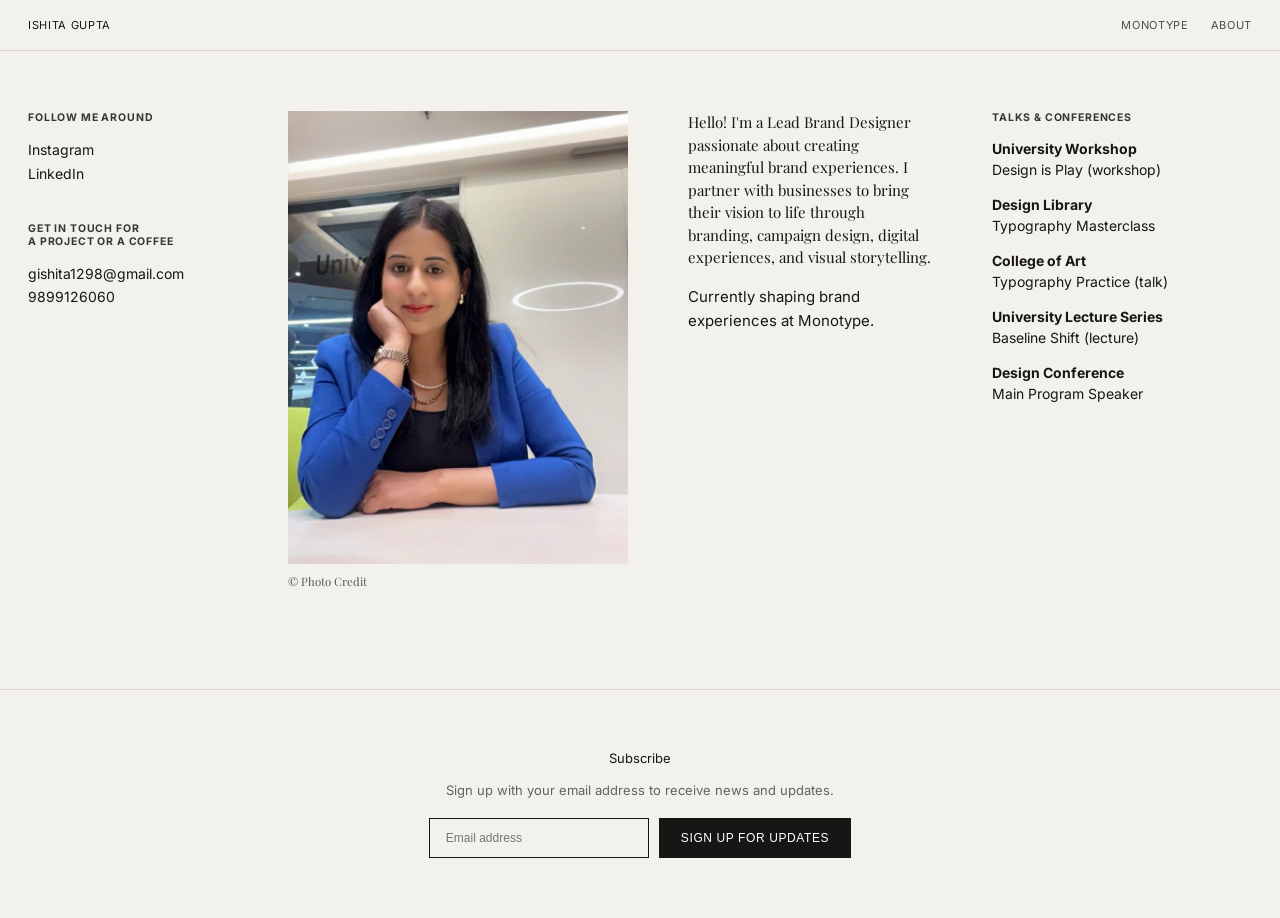
==== about.html @ 1d14a25f "Add files via upload" ====
<!DOCTYPE html>
<html lang="en">
<head>
<meta charset="UTF-8">
<title>About — Ishita Gupta</title>
<meta name="viewport" content="width=device-width, initial-scale=1.0">
<link rel="stylesheet" href="styles.css">
</head>
<body>

<header>
  <div><a href="index.html">Ishita Gupta</a></div>
  <nav>
    <a href="monotype-project.html">Monotype</a>
    <a href="about.html">About</a>
  </nav>
</header>

<div class="about-wrap">

  <div class="about-col">
    <div class="about-links">
      <h4>Follow Me Around</h4>
      <a href="https://www.instagram.com/ishiii___12?igsh=MWtsMnpqbXBvY3djaA%3D%3D&utm_source=qr" target="_blank" rel="noopener">Instagram</a>
      <a href="https://www.linkedin.com/in/ishita-gupta-609a67218?utm_source=share_via&utm_content=profile&utm_medium=member_ios" target="_blank" rel="noopener">LinkedIn</a>
    </div>
    <div class="about-links">
      <h4>Get In Touch For<br>A Project Or A Coffee</h4>
      <a href="mailto:gishita1298@gmail.com">gishita1298@gmail.com</a>
      <a href="tel:+919899126060">9899126060</a>
    </div>
  </div>

  <div class="about-photo">
    <img src="assets/about-photo.jpeg" alt="Portrait">
    <div class="photo-credit">© Photo Credit</div>
  </div>

  <div class="about-bio">
    <h1>Hello! I'm a Lead Brand Designer passionate about creating meaningful brand experiences. I partner with businesses to bring their vision to life through branding, campaign design, digital experiences, and visual storytelling.</h1>
    <p class="current">Currently shaping brand experiences at Monotype.</p>
  </div>

  <div class="about-col talks-list">
    <h4>Talks &amp; Conferences</h4>
    <div class="item">
      <span class="venue">University Workshop</span>
      <span class="detail">Design is Play (workshop)</span>
    </div>
    <div class="item">
      <span class="venue">Design Library</span>
      <span class="detail">Typography Masterclass</span>
    </div>
    <div class="item">
      <span class="venue">College of Art</span>
      <span class="detail">Typography Practice (talk)</span>
    </div>
    <div class="item">
      <span class="venue">University Lecture Series</span>
      <span class="detail">Baseline Shift (lecture)</span>
    </div>
    <div class="item">
      <span class="venue">Design Conference</span>
      <span class="detail">Main Program Speaker</span>
    </div>
  </div>

</div>

<footer>
  <p>Subscribe</p>
  <p style="opacity:0.65; max-width:420px; margin:0 auto 20px;">Sign up with your email address to receive news and updates.</p>
  <div class="subscribe-row">
    <input type="email" placeholder="Email address">
    <button>Sign up for updates</button>
  </div>
</footer>

<script src="script.js"></script>
</body>
</html>
---- styles.css ----
@import url('https://fonts.googleapis.com/css2?family=Inter:wght@400;500;600;700&family=Playfair+Display:ital,wght@0,700;0,900;1,700&display=swap');

:root{
  --bg:#f3f1ec;
  --ink:#181614;
  --cream:#f3f1ec;
  --line:#d9d5cc;
  --pink:#f2a6c7;
  --hotpink:#ef0e6b;
  --yellow:#f4c300;
  --blue:#3f6fe0;
  --skyblue:#5b8ce0;
  --teal:#0f7a6b;
  --darkred:#4b1414;
  --orange:#e8622a;
  --lilac:#e6d6f2;
  --navy:#141a3c;
}
*{box-sizing:border-box; margin:0; padding:0;}
body{
  background:var(--bg);
  color:var(--ink);
  font-family:'Inter',sans-serif;
  -webkit-font-smoothing:antialiased;
}
a{color:inherit; text-decoration:none;}

header{
  display:flex;
  justify-content:space-between;
  align-items:center;
  padding:18px 28px;
  font-size:11px;
  letter-spacing:0.06em;
  text-transform:uppercase;
  border-bottom:1px solid var(--line);
  position:sticky; top:0; background:var(--bg); z-index:10;
}
header nav{display:flex; gap:22px;}
header nav a{opacity:0.75;}
header nav a:hover{opacity:1;}

.intro{
  padding:60px 28px 40px;
  max-width:520px;
}
.intro p{
  font-size:15px;
  line-height:1.5;
}
.intro .plus{
  display:inline-block;
  margin-left:6px;
}

.wrap{
  max-width:1400px;
  margin:0 auto;
  padding:0 28px 80px;
}

.grid{
  display:grid;
  grid-template-columns:1fr 1fr;
  gap:14px;
  margin-bottom:14px;
}
.grid.cols-3{grid-template-columns:1fr 1fr 1fr;}
.full{grid-column:1 / -1;}

.card{
  position:relative;
  overflow:hidden;
  border-radius:2px;
}
.card img, .card .ph{
  width:100%; height:100%;
  display:block;
  object-fit:cover;
}
.ph{
  display:flex; align-items:center; justify-content:center;
  min-height:220px;
}

.caption{
  font-size:10.5px;
  line-height:1.4;
  margin-top:8px;
  max-width:340px;
  opacity:0.8;
}

/* Wordmark blocks */
.wordmark{
  font-family:'Playfair Display', serif;
  font-weight:900;
  letter-spacing:-0.01em;
  display:flex;
  align-items:center;
  gap:8px;
  padding:18px 4px;
}
.wordmark.balboste{
  font-size:clamp(72px, 8.5vw, 150px);
  line-height:0.88;
  white-space:nowrap;
}
.wordmark .icons{display:flex; gap:10px; align-items:center; font-family:sans-serif;}

.faubourg-word{
  font-family:'Playfair Display', serif;
  font-style:italic;
  font-weight:700;
  font-size:clamp(56px, 7vw, 100px);
  line-height:1;
  padding:10px 6px 16px;
}

.stat-block{
  background:var(--cream);
  display:flex; flex-direction:column; justify-content:center; align-items:center;
  padding:20px;
  font-family:'Playfair Display', serif;
  font-weight:700;
  font-size:140px;
  line-height:1.1;
  text-align:center;
  height:100%;
}

.mono-type{
  background:var(--skyblue);
  color:#111;
  padding:24px;
  display:flex; flex-direction:column; justify-content:space-between;
  min-height:220px;
}
.mono-type .big{
  font-family:'Playfair Display', serif;
  font-weight:900;
  font-size:46px;
  letter-spacing:2px;
}
.mono-type .sub{font-size:12px; margin-top:8px;}

.vulva{
  font-family:'Playfair Display', serif;
  font-weight:900;
  font-style:italic;
  font-size:clamp(56px, 7vw, 100px);
  line-height:1;
  letter-spacing:-1px;
  padding:10px 4px 16px;
}

.quote-block{
  background:#2a2622 url('assets/bg-asset.jpg') center/cover no-repeat;
  color:#ece7dc;
  padding:60px 40px;
  font-family:'Playfair Display', serif;
  font-weight:700;
  font-size:34px;
  line-height:1.25;
  text-align:center;
}
.quote-block .brand{
  font-size:11px; letter-spacing:0.15em; text-transform:uppercase; margin-bottom:18px; opacity:0.8;
}
.quote-block .cap{
  font-size:10.5px; opacity:0.55; margin-top:20px; font-family:'Inter',sans-serif; font-weight:400;
}

.aligre{
  font-family:'Playfair Display', serif;
  font-weight:700;
  font-size:34px;
  padding:20px 4px;
}

.brush-up{
  background:var(--pink);
  display:flex; align-items:center; justify-content:center;
  flex-direction:column;
  min-height:220px;
  text-align:center;
}
.brush-up .top{font-size:10px; letter-spacing:0.1em;}
.brush-up .main{
  font-family:'Playfair Display', serif;
  font-style:italic; font-weight:700;
  color:var(--hotpink);
  font-size:36px;
}

.laptop-ph{
  background:linear-gradient(180deg,#cfd6e0,#9aa6b5);
  min-height:220px;
  display:flex; align-items:center; justify-content:center;
}
.laptop-ph .screen{
  background:#0a0a0a;
  color:var(--hotpink);
  font-family:'Playfair Display', serif;
  font-weight:900;
  font-style:italic;
  font-size:28px;
  padding:14px 30px;
  border-radius:2px;
}

.w-mark{
  display:flex; align-items:center; justify-content:center;
  min-height:220px;
  background:#efece4;
}
.w-mark svg{width:60%; height:auto;}

.acte-block{
  background:var(--yellow);
  position:relative;
  min-height:280px;
  padding:24px;
  overflow:hidden;
}
.acte-block .circle{
  width:120px; height:120px; border-radius:50%;
  background:var(--teal);
  position:absolute; top:20px; left:24px;
}
.acte-block .acte{
  position:absolute; left:20px; top:110px;
  background:var(--orange); color:#fff;
  font-family:'Playfair Display', serif; font-style:italic; font-weight:700;
  font-size:26px; padding:14px 22px;
  transform:rotate(-3deg);
}
.acte-block .fd{
  position:absolute; right:20px; top:20px;
  font-family:'Inter',sans-serif; font-weight:700; font-size:30px; text-align:right; line-height:1.1;
}
.acte-block .num{
  position:absolute; right:30px; bottom:30px;
  background:var(--hotpink); color:#fff;
  font-weight:700; font-size:26px; padding:10px 20px;
  transform:rotate(-2deg);
}
.acte-block .strip{
  position:absolute; bottom:0; right:60px;
  width:80px; height:140px; background:var(--pink);
  transform:rotate(-10deg);
}

.wizzco{
  font-family:'Playfair Display', serif;
  font-weight:900;
  font-size:38px;
  padding:20px 4px;
  display:flex; align-items:center; gap:6px;
}

.orchid{
  background:#1b3a34;
  color:#f4c300;
  min-height:220px;
  padding:20px;
  display:flex; flex-direction:column; justify-content:space-between;
}
.orchid .title{font-family:'Playfair Display', serif; font-style:italic; font-size:26px;}
.orchid .yr{font-size:11px; opacity:0.8;}

.rings-ph{
  background:#c9c4b9;
  min-height:220px;
}

.cake-ph{
  background:var(--darkred);
  min-height:260px;
  display:flex; align-items:center; justify-content:center;
  position:relative;
}
.cake-ph::before{
  content:"❤";
  color:#fff;
  font-size:80px;
  opacity:0.9;
}

.kefiz{
  font-family:'Playfair Display', serif;
  font-style:italic; font-weight:700;
  font-size:44px;
  padding:20px 4px;
}

.taxi-ph{
  background:#c9a800;
  min-height:220px;
}

.boxes-ph{
  background:linear-gradient(135deg,#e08bb0,#c76a95);
  min-height:340px;
  position:relative;
}
.boxes-ph .tag{
  position:absolute; top:20px; left:20px;
  background:#111; color:#fff; font-weight:700; font-size:12px;
  padding:6px 10px;
}

.card-mono{
  background:#efece4;
  min-height:220px;
  display:flex; align-items:center; justify-content:center;
}
.card-mono .txt{font-family:'Playfair Display', serif; font-size:22px; text-align:center; padding:20px;}

.sticker-red{
  background:var(--hotpink);
  color:#fff;
  min-height:220px;
  display:flex; flex-direction:column; align-items:center; justify-content:center;
  text-align:center;
  padding:20px;
}
.sticker-red .brand{font-family:'Playfair Display', serif; font-weight:900; font-size:20px;}
.sticker-red .sub{font-family:'Playfair Display', serif; font-style:italic; font-size:30px; margin-top:6px;}

.futura-badge{
  background:#c9c4b9;
  min-height:220px;
  display:flex; align-items:center; justify-content:center;
}
.futura-badge .badge{
  width:170px; height:170px; border-radius:50%;
  background:var(--hotpink);
  color:#fff;
  display:flex; flex-direction:column; align-items:center; justify-content:center;
  text-align:center;
  font-weight:700; font-size:13px;
  line-height:1.3;
}

.card-lav{
  background:#e6d6f2;
  min-height:220px;
}

.card-teal{
  background:var(--skyblue);
  color:#0a1a3a;
  min-height:220px;
  padding:20px;
  display:flex; flex-direction:column; justify-content:center;
  font-family:'Playfair Display', serif;
  font-weight:700;
  font-size:22px;
}

.noise-pink{
  background:var(--hotpink);
  min-height:260px;
  display:flex; align-items:center; justify-content:center;
  font-family:'Playfair Display', serif; font-weight:900; font-style:italic;
  color:#111; font-size:40px;
}

.cans-ph{
  background:linear-gradient(180deg,#f2c9c9,#e8a5a5);
  min-height:260px;
}

.type-life{
  background:var(--yellow);
  padding:16px;
  display:grid; grid-template-columns:repeat(4,1fr); gap:10px;
}
.type-life .cell{
  background:#111; color:var(--yellow);
  font-weight:700; font-size:11px; text-align:center;
  display:flex; align-items:center; justify-content:center;
  min-height:64px; line-height:1.3; padding:6px;
}
.type-life .cell.alt{background:transparent; color:#111; border:1px solid #111;}

footer{
  text-align:center;
  padding:60px 28px;
  border-top:1px solid var(--line);
}
footer p{font-size:13px; margin-bottom:16px;}
footer .subscribe-row{
  display:flex; justify-content:center; gap:10px; flex-wrap:wrap;
}
footer input{
  border:1px solid var(--ink);
  padding:12px 16px;
  background:transparent;
  font-size:12px;
  min-width:220px;
}
footer button{
  background:var(--ink); color:#fff;
  border:none; padding:12px 22px;
  font-size:12px; letter-spacing:0.05em; text-transform:uppercase;
  cursor:pointer;
}

@media (max-width:900px){
  header{
    flex-direction:column;
    align-items:flex-start;
    gap:12px;
    padding:16px 20px;
  }
  header nav{
    display:flex;
    flex-wrap:wrap;
    gap:14px 18px;
    width:100%;
  }

  .intro{
    padding:36px 20px 28px;
    max-width:100%;
  }
  .intro p{ font-size:14px; }

  .wrap{ padding:0 20px 60px; }

  .grid, .grid.cols-3{
    grid-template-columns:1fr;
    gap:12px;
  }

  .wordmark.balboste{ font-size:clamp(46px, 13vw, 90px); white-space:normal; }
  .faubourg-word{ font-size:clamp(38px, 12vw, 70px); }
  .vulva{ font-size:clamp(38px, 12vw, 70px); }

  .stat-block{ font-size:clamp(40px, 14vw, 90px); padding:30px 16px; }

  .mono-type{ min-height:180px; padding:18px; }
  .mono-type .big{ font-size:34px; }

  .acte-block{ min-height:340px; padding:16px; }
  .acte-block .circle{ width:80px; height:80px; }
  .acte-block .acte{ font-size:18px; padding:10px 16px; top:80px; }
  .acte-block .fd{ font-size:20px; }
  .acte-block .num{ font-size:18px; padding:8px 14px; }
  .acte-block .strip{ width:56px; height:100px; right:30px; }

  .quote-block{ padding:36px 20px; font-size:22px; }

  .wizzco{ font-size:28px; }
  .kefiz{ font-size:32px; }
  .aligre{ font-size:26px; }

  .type-life{ grid-template-columns:repeat(2,1fr); }

  .futura-badge .badge{ width:130px; height:130px; font-size:11px; }

  footer{ padding:40px 20px; }
  footer input{ min-width:0; flex:1 1 100%; }
  footer button{ flex:1 1 100%; }
}

@media (max-width:480px){
  .wordmark.balboste{ font-size:clamp(36px, 14vw, 60px); }
  .faubourg-word, .vulva{ font-size:clamp(30px, 13vw, 50px); }
  .stat-block{ font-size:clamp(32px, 15vw, 60px); }
  .quote-block{ font-size:18px; padding:28px 16px; }
}

/* ===== About page ===== */
.about-wrap{
  max-width:1400px;
  margin:0 auto;
  padding:60px 28px 100px;
  display:grid;
  grid-template-columns:200px 340px 1fr 260px;
  gap:60px;
}

.about-col h4{
  font-size:10.5px;
  letter-spacing:0.08em;
  text-transform:uppercase;
  font-weight:700;
  margin-bottom:14px;
  opacity:0.85;
}
.about-col + .about-col{ margin-top:0; }

.about-links{
  margin-bottom:36px;
}
.about-links a,
.about-links p{
  display:block;
  font-size:14px;
  line-height:1.7;
  color:var(--ink);
}
.about-links a{
  text-decoration:none;
}
.about-links a:hover{
  text-decoration:underline;
}

.about-photo{
  width:100%;
}
.about-photo img{
  width:100%;
  aspect-ratio:3/4;
  object-fit:cover;
  display:block;
}
.about-photo .photo-credit{
  font-size:11.5px;
  margin-top:10px;
  opacity:0.7;
  font-family:'Playfair Display', serif;
}

.about-bio h1{
  font-family:'Playfair Display', serif;
  font-weight:400;
  font-size:15px;
  line-height:1.5;
  margin-bottom:16px;
  max-width:420px;
}
.about-bio h1 .amp{
  font-style:italic;
}
.about-bio .current{
  font-size:15px;
  line-height:1.6;
}

.talks-list .item{
  margin-bottom:14px;
}
.talks-list .venue{
  font-weight:700;
  font-size:14px;
  line-height:1.5;
  display:block;
}
.talks-list .detail{
  font-size:14px;
  line-height:1.5;
  display:block;
}

@media (max-width:1100px){
  .about-wrap{
    grid-template-columns:1fr 1fr;
    gap:40px;
    padding:40px 24px 60px;
  }
  .about-photo{ grid-column:1 / -1; max-width:340px; }
}
@media (max-width:700px){
  .about-wrap{
    grid-template-columns:1fr;
    padding:32px 20px 50px;
    gap:32px;
  }
  .about-photo{ max-width:100%; }
  .about-bio h1{ margin-bottom:16px; }
  .about-bio .current{ font-size:13px; }
  .about-col h4{ margin-bottom:10px; }
  .about-links{ margin-bottom:26px; }
}
@media (max-width:480px){
  .about-bio h1{ font-size:17px; }
}
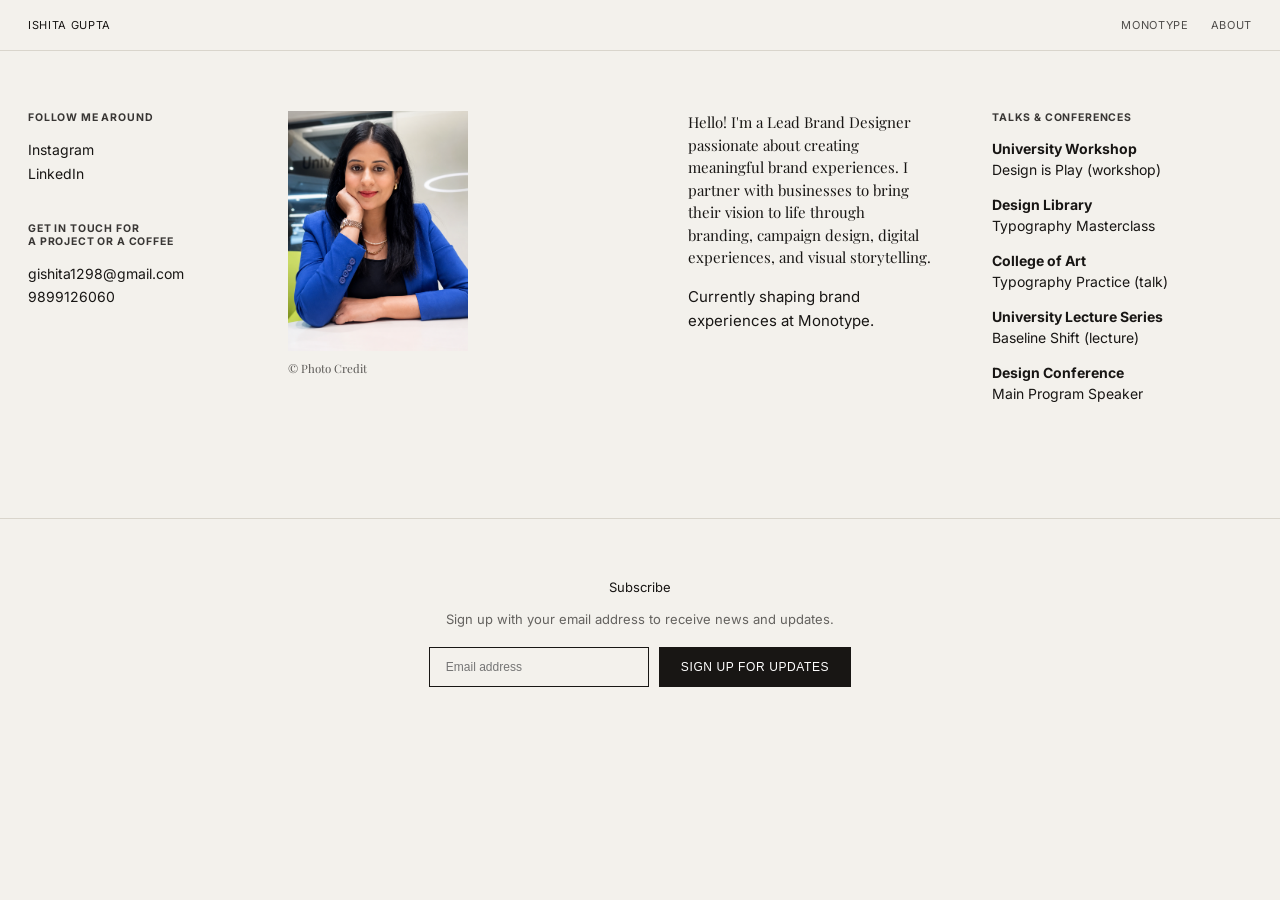
==== commit 9461bc6f: "Add files via upload" ====
--- a/about.html
+++ b/about.html
@@ -32,7 +32,7 @@
   </div>
 
   <div class="about-photo">
-    <img src="assets/about-photo.jpeg" alt="Portrait">
+    <img src="assets/about-photo.png" alt="Portrait">
     <div class="photo-credit">© Photo Credit</div>
   </div>
 
--- a/styles.css
+++ b/styles.css
@@ -464,6 +464,9 @@
   footer{ padding:40px 20px; }
   footer input{ min-width:0; flex:1 1 100%; }
   footer button{ flex:1 1 100%; }
+
+  .grid img, .grid .card{ min-height:200px !important; }
+  .mono-type img{ min-height:180px !important; }
 }
 
 @media (max-width:480px){
@@ -511,7 +514,7 @@
 }
 
 .about-photo{
-  width:100%;
+  width:180px;
 }
 .about-photo img{
   width:100%;
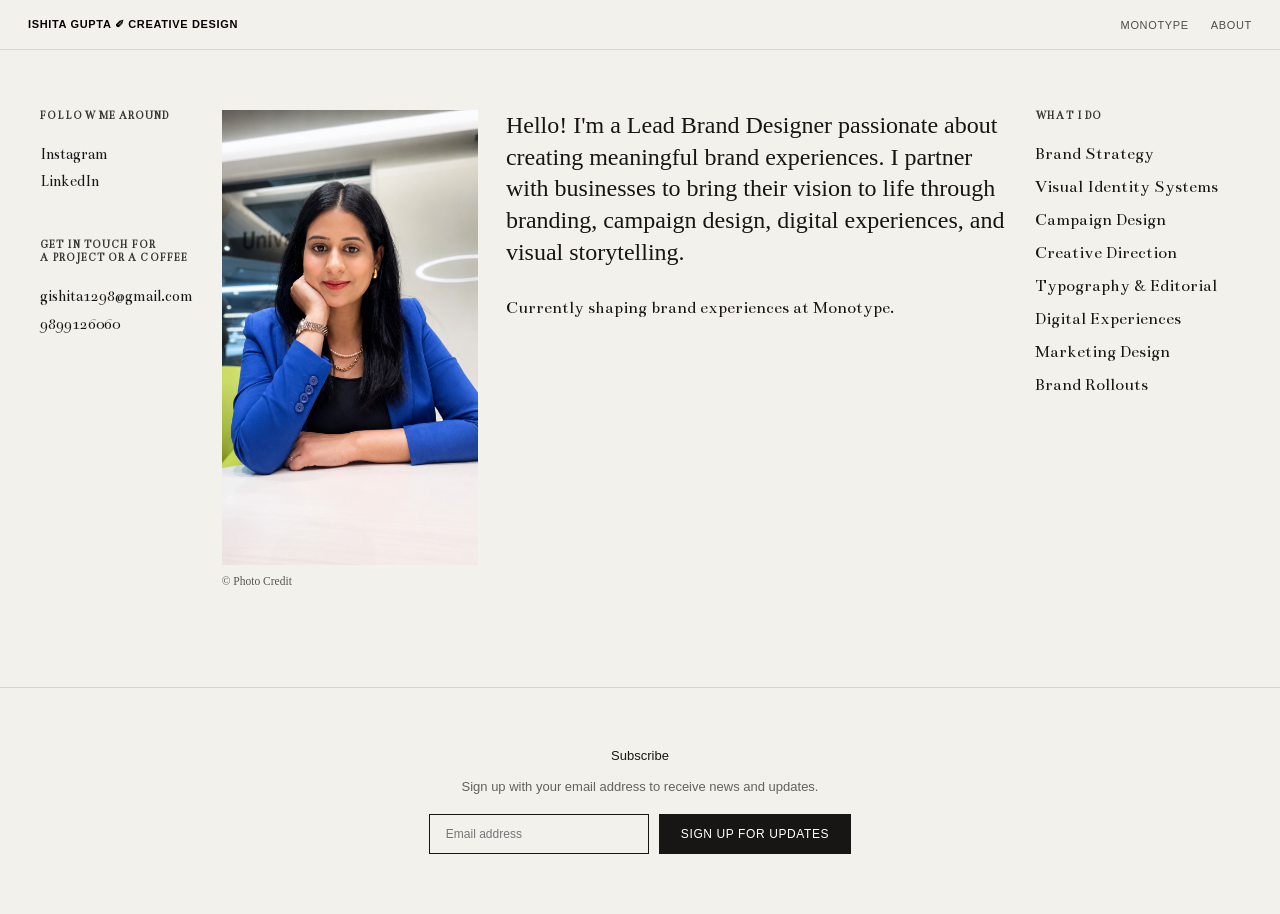
==== commit d9babe03: "Add files via upload" ====
--- a/about.html
+++ b/about.html
@@ -9,7 +9,7 @@
 <body>
 
 <header>
-  <div><a href="index.html">Ishita Gupta</a></div>
+  <div><a href="index.html">Ishita Gupta ✐ Creative Design</a></div>
   <nav>
     <a href="monotype-project.html">Monotype</a>
     <a href="about.html">About</a>
@@ -27,7 +27,7 @@
     <div class="about-links">
       <h4>Get In Touch For<br>A Project Or A Coffee</h4>
       <a href="mailto:gishita1298@gmail.com">gishita1298@gmail.com</a>
-      <a href="tel:+919899126060">9899126060</a>
+      <a href="tel:+919899126060" class="phone-number">9899126060</a>
     </div>
   </div>
 
@@ -42,26 +42,30 @@
   </div>
 
   <div class="about-col talks-list">
-    <h4>Talks &amp; Conferences</h4>
+    <h4>What I Do</h4>
     <div class="item">
-      <span class="venue">University Workshop</span>
-      <span class="detail">Design is Play (workshop)</span>
+      <span class="venue">Brand Strategy</span>
     </div>
     <div class="item">
-      <span class="venue">Design Library</span>
-      <span class="detail">Typography Masterclass</span>
+      <span class="venue">Visual Identity Systems</span>
     </div>
     <div class="item">
-      <span class="venue">College of Art</span>
-      <span class="detail">Typography Practice (talk)</span>
+      <span class="venue">Campaign Design</span>
     </div>
     <div class="item">
-      <span class="venue">University Lecture Series</span>
-      <span class="detail">Baseline Shift (lecture)</span>
+      <span class="venue">Creative Direction</span>
     </div>
     <div class="item">
-      <span class="venue">Design Conference</span>
-      <span class="detail">Main Program Speaker</span>
+      <span class="venue">Typography &amp; Editorial</span>
+    </div>
+    <div class="item">
+      <span class="venue">Digital Experiences</span>
+    </div>
+    <div class="item">
+      <span class="venue">Marketing Design</span>
+    </div>
+    <div class="item">
+      <span class="venue">Brand Rollouts</span>
     </div>
   </div>
 
--- a/styles.css
+++ b/styles.css
@@ -1,4 +1,13 @@
-@import url('https://fonts.googleapis.com/css2?family=Inter:wght@400;500;600;700&family=Playfair+Display:ital,wght@0,700;0,900;1,700&display=swap');
+/* VERSION: about-page-fix-v14 */
+@font-face{
+  font-family:'Cormorant';
+  src:url('assets/fonts/cormorant-regular.woff2') format('woff2');
+  font-weight:400;
+  font-style:normal;
+  font-display:swap;
+}
+@import url('https://fonts.googleapis.com/css2?family=Libre+Caslon+Text:ital,wght@0,400;0,700;1,400&display=swap');
+@import url('https://fonts.googleapis.com/css2?family=Inter:wght@400;500;600;700&family=Playfair+Display:ital,wght@0,400;0,700;0,900;1,700&display=swap');
 
 :root{
   --bg:#f3f1ec;
@@ -37,16 +46,20 @@
   position:sticky; top:0; background:var(--bg); z-index:10;
 }
 header nav{display:flex; gap:22px;}
-header nav a{opacity:0.75;}
+header nav a{opacity:0.75; color:var(--ink); text-decoration:none;}
 header nav a:hover{opacity:1;}
+header > div:first-child{ font-weight:600; }
+header > div:first-child a{ color:#040000; text-decoration:none; }
 
 .intro{
-  padding:60px 28px 40px;
-  max-width:520px;
+  padding:60px 28px 110px;
+  max-width:600px;
 }
 .intro p{
-  font-size:15px;
-  line-height:1.5;
+  font-family:'Libre Caslon Text', serif;
+  font-size:2.1vw;
+  font-weight:400;
+  line-height:1.3;
 }
 .intro .plus{
   display:inline-block;
@@ -62,8 +75,20 @@
 .grid{
   display:grid;
   grid-template-columns:1fr 1fr;
-  gap:14px;
-  margin-bottom:14px;
+  gap:32px;
+  margin-bottom:32px;
+}
+
+.col-stack-top{
+  display:flex;
+  flex-direction:column;
+  gap:102px;
+}
+
+.col-stack{
+  display:flex;
+  flex-direction:column;
+  gap:32px;
 }
 .grid.cols-3{grid-template-columns:1fr 1fr 1fr;}
 .full{grid-column:1 / -1;}
@@ -84,11 +109,13 @@
 }
 
 .caption{
-  font-size:10.5px;
-  line-height:1.4;
-  margin-top:8px;
-  max-width:340px;
-  opacity:0.8;
+  font-family:'Libre Caslon Text', serif;
+  font-size:12px;
+  line-height:1.5;
+  margin-top:5px;
+  max-width:640px;
+  color:#5a564e;
+  opacity:1;
 }
 
 /* Wordmark blocks */
@@ -102,7 +129,9 @@
   padding:18px 4px;
 }
 .wordmark.balboste{
-  font-size:clamp(72px, 8.5vw, 150px);
+  font-family:'Libre Caslon Text', serif;
+  font-weight:700;
+  font-size:clamp(64px, 7.5vw, 130px);
   line-height:0.88;
   white-space:nowrap;
 }
@@ -174,8 +203,9 @@
 .aligre{
   font-family:'Playfair Display', serif;
   font-weight:700;
-  font-size:34px;
-  padding:20px 4px;
+  font-size:clamp(48px, 6.5vw, 96px);
+  line-height:1;
+  padding:10px 4px 16px;
 }
 
 .brush-up{
@@ -412,15 +442,22 @@
   header{
     flex-direction:column;
     align-items:flex-start;
-    gap:12px;
+    gap:0;
     padding:16px 20px;
+  }
+  header > div:first-child{
+    font-size:12.5px;
+    margin-bottom:14px;
   }
   header nav{
     display:flex;
     flex-wrap:wrap;
-    gap:14px 18px;
+    gap:10px 20px;
     width:100%;
+    padding-top:12px;
+    border-top:1px solid var(--line);
   }
+  header nav a{ font-size:11px; }
 
   .intro{
     padding:36px 20px 28px;
@@ -455,7 +492,7 @@
 
   .wizzco{ font-size:28px; }
   .kefiz{ font-size:32px; }
-  .aligre{ font-size:26px; }
+  .aligre{ font-size:clamp(32px, 10vw, 56px); }
 
   .type-life{ grid-template-columns:repeat(2,1fr); }
 
@@ -480,46 +517,50 @@
 .about-wrap{
   max-width:1400px;
   margin:0 auto;
-  padding:60px 28px 100px;
+  padding:60px 40px 100px;
   display:grid;
-  grid-template-columns:200px 340px 1fr 260px;
-  gap:60px;
+  grid-template-columns:clamp(140px,12vw,200px) clamp(220px,20vw,300px) minmax(300px,1fr) clamp(170px,16vw,220px);
+  gap:clamp(16px,2.2vw,30px);
 }
 
 .about-col h4{
-  font-size:10.5px;
-  letter-spacing:0.08em;
+  font-family:'Cormorant', sans-serif;
+  font-size:11px;
+  letter-spacing:0.1em;
   text-transform:uppercase;
   font-weight:700;
-  margin-bottom:14px;
+  margin-bottom:18px;
   opacity:0.85;
 }
 .about-col + .about-col{ margin-top:0; }
 
 .about-links{
-  margin-bottom:36px;
+  margin-bottom:44px;
 }
 .about-links a,
 .about-links p{
   display:block;
-  font-size:14px;
+  font-family:'Cormorant', 'Playfair Display', serif;
+  font-size:16px;
   line-height:1.7;
   color:var(--ink);
 }
 .about-links a{
   text-decoration:none;
 }
+.phone-number{
+  font-family:'Libre Caslon Text', serif;
+}
 .about-links a:hover{
   text-decoration:underline;
 }
 
 .about-photo{
-  width:180px;
+  width:100%;
 }
 .about-photo img{
   width:100%;
-  aspect-ratio:3/4;
-  object-fit:cover;
+  height:auto;
   display:block;
 }
 .about-photo .photo-credit{
@@ -532,35 +573,38 @@
 .about-bio h1{
   font-family:'Playfair Display', serif;
   font-weight:400;
+  font-size:24px;
+  line-height:1.32;
+  margin-bottom:26px;
+  max-width:none;
+}
+.about-bio h1 .amp{
+  font-style:italic;
+}
+.about-bio .current{
+  font-family:'Cormorant', 'Playfair Display', serif;
+  font-size:18px;
+  line-height:1.6;
+}
+
+.talks-list .item{
+  margin-bottom:6px;
+}
+.talks-list .venue{
+  font-family:'Cormorant', 'Playfair Display', serif;
+  font-weight:400;
+  font-size:18px;
+  line-height:1.5;
+  display:block;
+}
+.talks-list .detail{
+  font-family:'Cormorant', 'Playfair Display', serif;
   font-size:15px;
   line-height:1.5;
-  margin-bottom:16px;
-  max-width:420px;
-}
-.about-bio h1 .amp{
-  font-style:italic;
-}
-.about-bio .current{
-  font-size:15px;
-  line-height:1.6;
-}
-
-.talks-list .item{
-  margin-bottom:14px;
-}
-.talks-list .venue{
-  font-weight:700;
-  font-size:14px;
-  line-height:1.5;
   display:block;
 }
-.talks-list .detail{
-  font-size:14px;
-  line-height:1.5;
-  display:block;
-}
-
-@media (max-width:1100px){
+
+@media (max-width:1050px){
   .about-wrap{
     grid-template-columns:1fr 1fr;
     gap:40px;
@@ -571,15 +615,16 @@
 @media (max-width:700px){
   .about-wrap{
     grid-template-columns:1fr;
-    padding:32px 20px 50px;
-    gap:32px;
+    padding:28px 22px 50px;
+    gap:28px;
   }
   .about-photo{ max-width:100%; }
-  .about-bio h1{ margin-bottom:16px; }
+  .about-photo img{ max-width:280px; }
+  .about-bio h1{ font-size:24px; margin-bottom:16px; }
   .about-bio .current{ font-size:13px; }
   .about-col h4{ margin-bottom:10px; }
   .about-links{ margin-bottom:26px; }
 }
 @media (max-width:480px){
-  .about-bio h1{ font-size:17px; }
+  .about-bio h1{ font-size:20px; }
 }
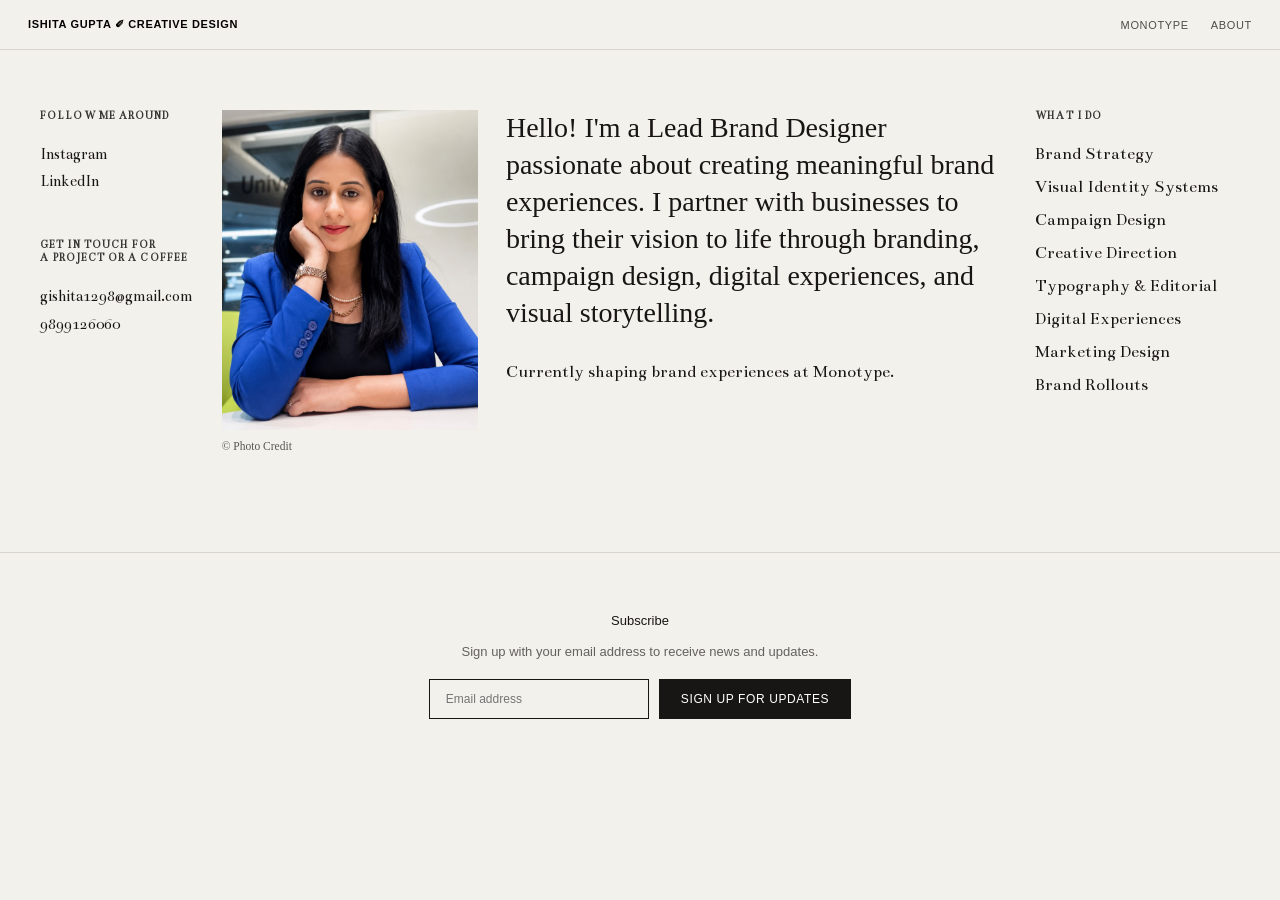
==== commit 6925fc57: "Add files via upload" ====
--- a/about.html
+++ b/about.html
@@ -32,7 +32,7 @@
   </div>
 
   <div class="about-photo">
-    <img src="assets/about-photo.png" alt="Portrait">
+    <img src="assets/about-photo.jpeg" alt="Portrait">
     <div class="photo-credit">© Photo Credit</div>
   </div>
 
--- a/styles.css
+++ b/styles.css
@@ -573,7 +573,7 @@
 .about-bio h1{
   font-family:'Playfair Display', serif;
   font-weight:400;
-  font-size:24px;
+  font-size:28px;
   line-height:1.32;
   margin-bottom:26px;
   max-width:none;
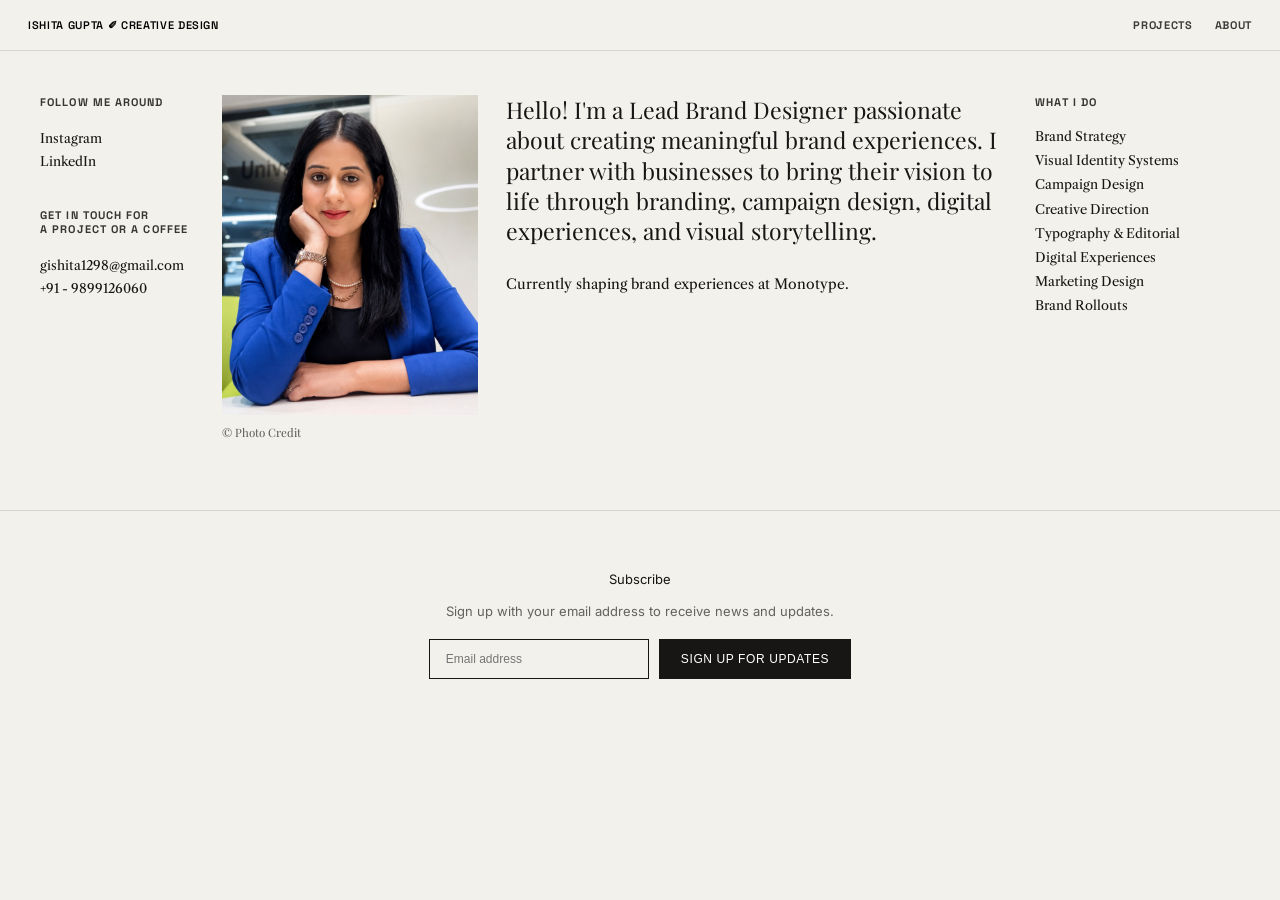
==== commit 3069a2a6: "Add files via upload" ====
--- a/about.html
+++ b/about.html
@@ -11,7 +11,7 @@
 <header>
   <div><a href="index.html">Ishita Gupta ✐ Creative Design</a></div>
   <nav>
-    <a href="monotype-project.html">Monotype</a>
+    <a href="index.html">Projects</a>
     <a href="about.html">About</a>
   </nav>
 </header>
@@ -27,7 +27,7 @@
     <div class="about-links">
       <h4>Get In Touch For<br>A Project Or A Coffee</h4>
       <a href="mailto:gishita1298@gmail.com">gishita1298@gmail.com</a>
-      <a href="tel:+919899126060" class="phone-number">9899126060</a>
+      <a href="tel:+919899126060" class="phone-number">+91 - 9899126060</a>
     </div>
   </div>
 
--- a/styles.css
+++ b/styles.css
@@ -1,12 +1,5 @@
-/* VERSION: about-page-fix-v14 */
-@font-face{
-  font-family:'Cormorant';
-  src:url('assets/fonts/cormorant-regular.woff2') format('woff2');
-  font-weight:400;
-  font-style:normal;
-  font-display:swap;
-}
-@import url('https://fonts.googleapis.com/css2?family=Libre+Caslon+Text:ital,wght@0,400;0,700;1,400&display=swap');
+/* VERSION: about-page-fix-v19 */
+@import url('https://fonts.googleapis.com/css2?family=Libre+Caslon+Text:ital,wght@0,400;0,700;1,400&family=Space+Grotesk:wght@300..700&display=swap');
 @import url('https://fonts.googleapis.com/css2?family=Inter:wght@400;500;600;700&family=Playfair+Display:ital,wght@0,400;0,700;0,900;1,700&display=swap');
 
 :root{
@@ -39,6 +32,7 @@
   justify-content:space-between;
   align-items:center;
   padding:18px 28px;
+  font-family:'Space Grotesk', sans-serif;
   font-size:11px;
   letter-spacing:0.06em;
   text-transform:uppercase;
@@ -46,20 +40,22 @@
   position:sticky; top:0; background:var(--bg); z-index:10;
 }
 header nav{display:flex; gap:22px;}
-header nav a{opacity:0.75; color:var(--ink); text-decoration:none;}
+header nav a{opacity:0.75; color:#040000; text-decoration:none; font-weight:700;}
 header nav a:hover{opacity:1;}
 header > div:first-child{ font-weight:600; }
 header > div:first-child a{ color:#040000; text-decoration:none; }
 
 .intro{
+  max-width:1400px;
+  margin:0 auto;
   padding:60px 28px 110px;
-  max-width:600px;
 }
 .intro p{
   font-family:'Libre Caslon Text', serif;
   font-size:2.1vw;
   font-weight:400;
   line-height:1.3;
+  max-width:600px;
 }
 .intro .plus{
   display:inline-block;
@@ -184,7 +180,6 @@
 }
 
 .quote-block{
-  background:#2a2622 url('assets/bg-asset.jpg') center/cover no-repeat;
   color:#ece7dc;
   padding:60px 40px;
   font-family:'Playfair Display', serif;
@@ -193,6 +188,12 @@
   line-height:1.25;
   text-align:center;
 }
+.quote-block img.bg-full{
+  width:100%;
+  height:auto;
+  display:block;
+}
+
 .quote-block .brand{
   font-size:11px; letter-spacing:0.15em; text-transform:uppercase; margin-bottom:18px; opacity:0.8;
 }
@@ -517,14 +518,14 @@
 .about-wrap{
   max-width:1400px;
   margin:0 auto;
-  padding:60px 40px 100px;
+  padding:44px 40px 70px;
   display:grid;
   grid-template-columns:clamp(140px,12vw,200px) clamp(220px,20vw,300px) minmax(300px,1fr) clamp(170px,16vw,220px);
   gap:clamp(16px,2.2vw,30px);
 }
 
 .about-col h4{
-  font-family:'Cormorant', sans-serif;
+  font-family:'Space Grotesk', sans-serif;
   font-size:11px;
   letter-spacing:0.1em;
   text-transform:uppercase;
@@ -535,21 +536,19 @@
 .about-col + .about-col{ margin-top:0; }
 
 .about-links{
-  margin-bottom:44px;
+  margin-bottom:34px;
 }
 .about-links a,
 .about-links p{
   display:block;
-  font-family:'Cormorant', 'Playfair Display', serif;
-  font-size:16px;
-  line-height:1.7;
+  font-family:'Libre Caslon Text', serif;
+  font-size:13px;
+  line-height:1.8;
   color:var(--ink);
+  font-variant-numeric:lining-nums;
 }
 .about-links a{
   text-decoration:none;
-}
-.phone-number{
-  font-family:'Libre Caslon Text', serif;
 }
 .about-links a:hover{
   text-decoration:underline;
@@ -573,7 +572,7 @@
 .about-bio h1{
   font-family:'Playfair Display', serif;
   font-weight:400;
-  font-size:28px;
+  font-size:23px;
   line-height:1.32;
   margin-bottom:26px;
   max-width:none;
@@ -582,8 +581,8 @@
   font-style:italic;
 }
 .about-bio .current{
-  font-family:'Cormorant', 'Playfair Display', serif;
-  font-size:18px;
+  font-family:'Libre Caslon Text', serif;
+  font-size:14px;
   line-height:1.6;
 }
 
@@ -591,16 +590,16 @@
   margin-bottom:6px;
 }
 .talks-list .venue{
-  font-family:'Cormorant', 'Playfair Display', serif;
+  font-family:'Libre Caslon Text', serif;
   font-weight:400;
-  font-size:18px;
-  line-height:1.5;
+  font-size:13px;
+  line-height:1.4;
   display:block;
 }
 .talks-list .detail{
-  font-family:'Cormorant', 'Playfair Display', serif;
-  font-size:15px;
-  line-height:1.5;
+  font-family:'Libre Caslon Text', serif;
+  font-size:14px;
+  line-height:1.4;
   display:block;
 }
 
